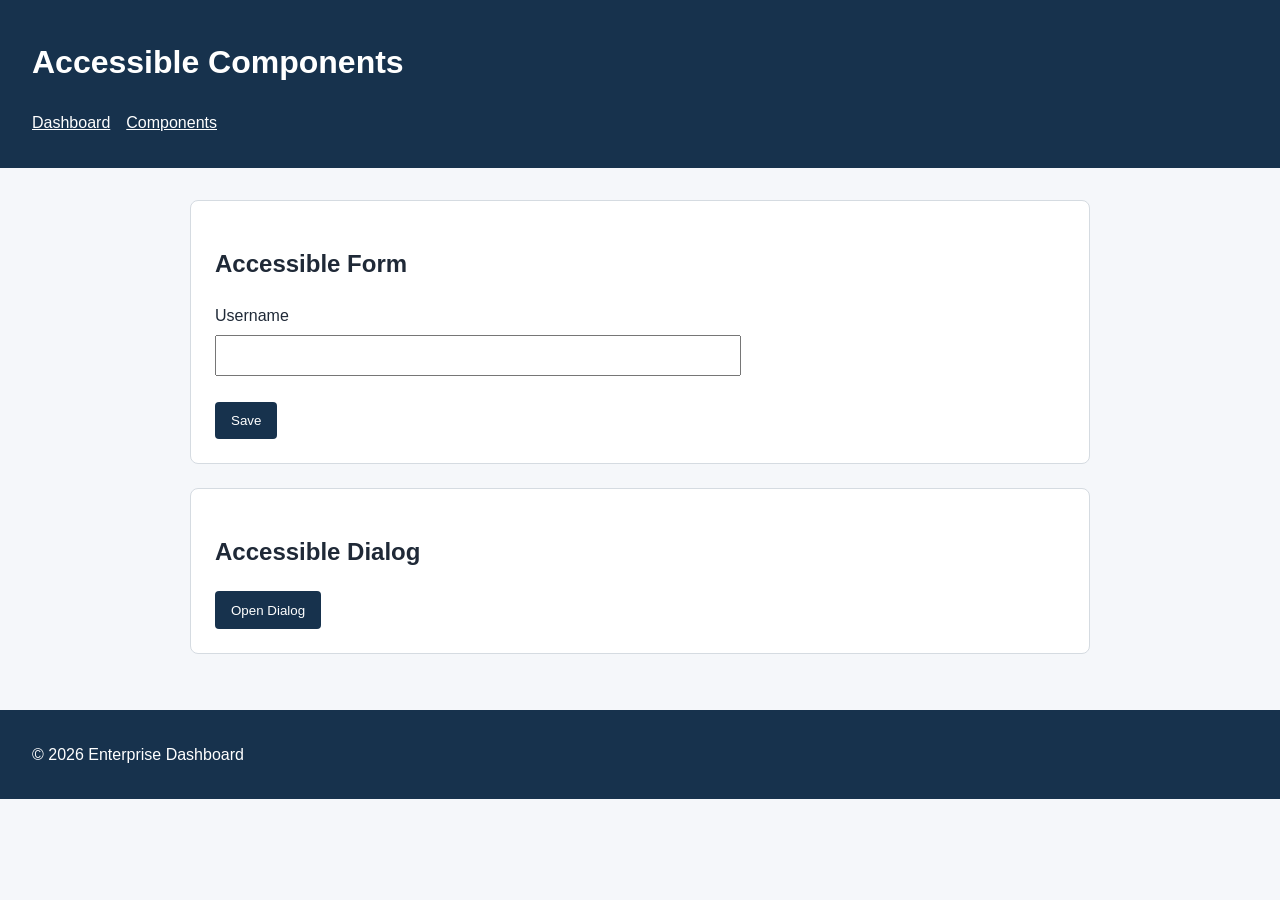
==== components.html @ a5f8593a "Add accessible components for enterprise dashboard This HTML file includes accessible components for" ====
<!DOCTYPE html>
<html lang="en">
<head>
    <meta charset="UTF-8">
    <meta name="viewport" content="width=device-width, initial-scale=1.0">
    <meta
        name="description"
        content="Accessible HTML components for the enterprise dashboard."
    >
    <title>Accessible Components</title>

    <style>
        body {
            margin: 0;
            font-family: Arial, sans-serif;
            line-height: 1.6;
            background: #f5f7fa;
            color: #1f2937;
        }

        header,
        footer {
            background: #17324d;
            color: white;
            padding: 1rem 2rem;
        }

        nav ul {
            display: flex;
            gap: 1rem;
            list-style: none;
            padding: 0;
        }

        nav a {
            color: white;
        }

        main {
            max-width: 900px;
            margin: auto;
            padding: 2rem;
        }

        section {
            background: white;
            padding: 1.5rem;
            margin-bottom: 1.5rem;
            border: 1px solid #d5dbe1;
            border-radius: 8px;
        }

        button {
            background: #17324d;
            color: white;
            border: 0;
            padding: 0.7rem 1rem;
            cursor: pointer;
            border-radius: 4px;
        }

        button:focus,
        a:focus,
        input:focus {
            outline: 3px solid #f4b400;
            outline-offset: 2px;
        }

        input {
            display: block;
            width: 100%;
            max-width: 500px;
            padding: 0.7rem;
            margin-top: 0.4rem;
        }

        dialog {
            padding: 1.5rem;
            border: 0;
            border-radius: 8px;
        }
    </style>
</head>

<body>

<header>
    <h1>Accessible Components</h1>

    <nav aria-label="Main navigation">
        <ul>
            <li><a href="index.html">Dashboard</a></li>
            <li><a href="components.html">Components</a></li>
        </ul>
    </nav>
</header>

<main>

    <section aria-labelledby="form-heading">
        <h2 id="form-heading">Accessible Form</h2>

        <form action="#" method="post">
            <label for="username">Username</label>
            <input
                type="text"
                id="username"
                name="username"
                required
                aria-required="true"
                autocomplete="username"
            >

            <br>

            <button type="submit">Save</button>
        </form>
    </section>

    <section aria-labelledby="dialog-heading">
        <h2 id="dialog-heading">Accessible Dialog</h2>

        <button type="button" id="show-dialog">
            Open Dialog
        </button>

        <dialog id="component-dialog" aria-labelledby="component-dialog-title">
            <h3 id="component-dialog-title">Component Information</h3>

            <p>
                This dialog is included to demonstrate an accessible
                modal component.
            </p>

            <button type="button" id="hide-dialog">
                Close Dialog
            </button>
        </dialog>
    </section>

</main>

<footer>
    <p>&copy; 2026 Enterprise Dashboard</p>
</footer>

<script>
    const componentDialog =
        document.getElementById("component-dialog");

    document.getElementById("show-dialog")
        .addEventListener("click", function () {
            componentDialog.showModal();
        });

    document.getElementById("hide-dialog")
        .addEventListener("click", function () {
            componentDialog.close();
        });
</script>

</body>
</html>
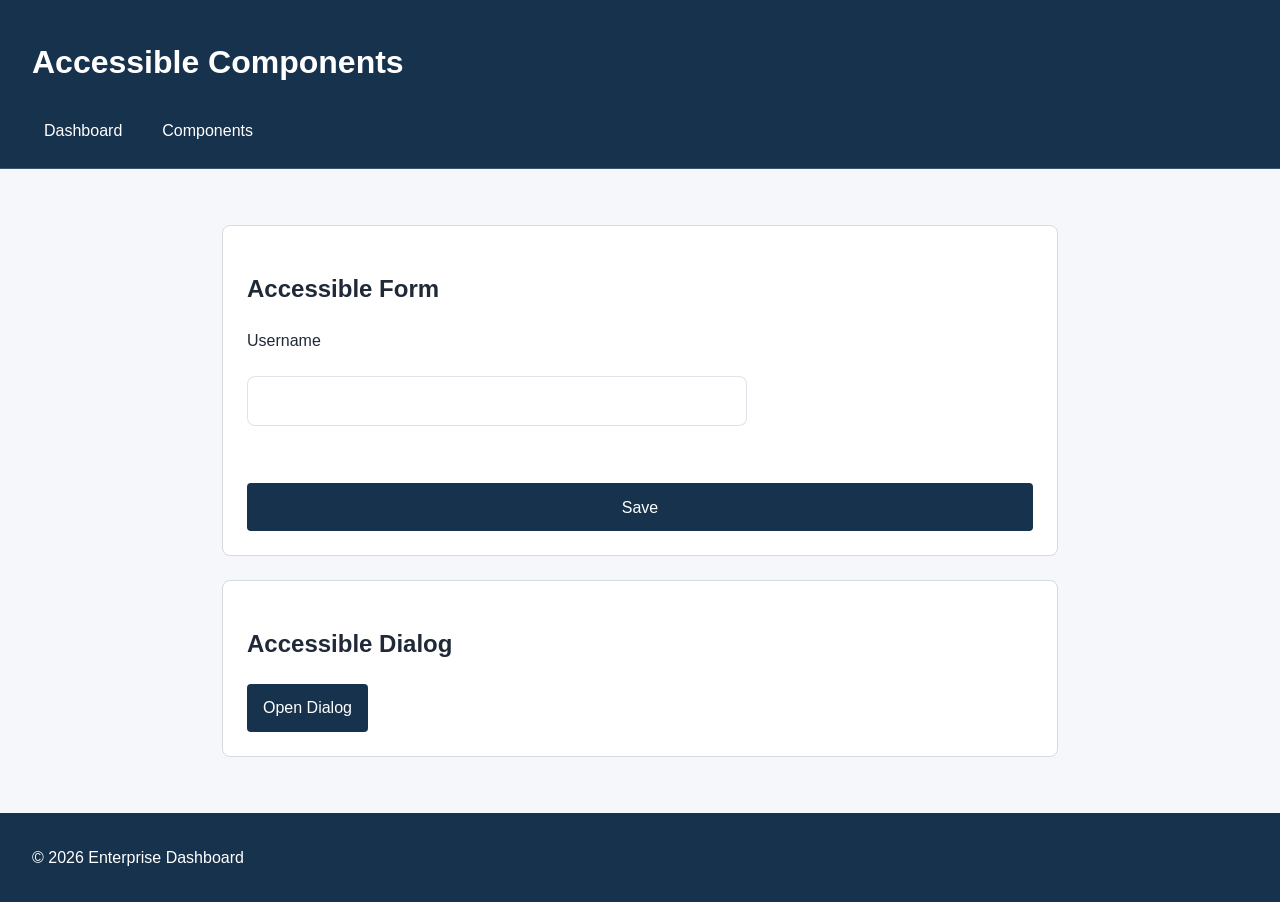
==== commit 6064b321: "Add stylesheet link to components.html" ====
--- a/components.html
+++ b/components.html
@@ -3,6 +3,7 @@
 <head>
     <meta charset="UTF-8">
     <meta name="viewport" content="width=device-width, initial-scale=1.0">
+    <link rel="stylesheet" href="style.css">
     <meta
         name="description"
         content="Accessible HTML components for the enterprise dashboard."
--- a/style.css
+++ b/style.css
@@ -0,0 +1,329 @@
+/* =========================================
+   Task 4 - Responsive Design Tokens
+   Mobile-First CSS Architecture
+   ========================================= */
+
+:root {
+  --font-family: system-ui, -apple-system, BlinkMacSystemFont, "Segoe UI", sans-serif;
+
+  --color-bg: #f5f7fb;
+  --color-surface: rgba(255, 255, 255, 0.82);
+  --color-text: #172033;
+  --color-muted: #64748b;
+  --color-primary: #2563eb;
+  --color-primary-hover: #1d4ed8;
+  --color-border: rgba(148, 163, 184, 0.3);
+
+  --space-1: 0.25rem;
+  --space-2: 0.5rem;
+  --space-3: 0.75rem;
+  --space-4: 1rem;
+  --space-5: 1.5rem;
+  --space-6: 2rem;
+  --space-7: 3rem;
+
+  --radius-sm: 0.5rem;
+  --radius-md: 0.75rem;
+  --radius-lg: 1rem;
+
+  --shadow-sm: 0 2px 8px rgba(15, 23, 42, 0.08);
+  --shadow-md: 0 8px 24px rgba(15, 23, 42, 0.12);
+
+  --transition: 180ms ease;
+}
+
+[data-theme="dark"] {
+  --color-bg: #0f172a;
+  --color-surface: rgba(30, 41, 59, 0.82);
+  --color-text: #f8fafc;
+  --color-muted: #cbd5e1;
+  --color-primary: #60a5fa;
+  --color-primary-hover: #93c5fd;
+  --color-border: rgba(148, 163, 184, 0.25);
+}
+
+* {
+  box-sizing: border-box;
+}
+
+html {
+  color-scheme: light;
+  scroll-behavior: smooth;
+}
+
+html[data-theme="dark"] {
+  color-scheme: dark;
+}
+
+body {
+  margin: 0;
+  min-width: 320px;
+  overflow-x: hidden;
+  font-family: var(--font-family);
+  line-height: 1.6;
+  color: var(--color-text);
+  background: var(--color-bg);
+}
+
+img,
+svg {
+  max-width: 100%;
+  height: auto;
+}
+
+button,
+input,
+select,
+textarea {
+  font: inherit;
+}
+
+button {
+  cursor: pointer;
+}
+
+:focus-visible {
+  outline: 3px solid var(--color-primary);
+  outline-offset: 3px;
+}
+
+/* Main layout - mobile first */
+.dashboard {
+  display: flex;
+  flex-direction: column;
+  min-height: 100vh;
+}
+
+header {
+  padding: var(--space-4);
+  border-bottom: 1px solid var(--color-border);
+  background: var(--color-surface);
+  backdrop-filter: blur(14px);
+  -webkit-backdrop-filter: blur(14px);
+}
+
+nav ul {
+  display: flex;
+  flex-wrap: wrap;
+  gap: var(--space-2);
+  margin: 0;
+  padding: 0;
+  list-style: none;
+}
+
+nav a {
+  display: inline-block;
+  padding: var(--space-2) var(--space-3);
+  color: var(--color-text);
+  text-decoration: none;
+  border-radius: var(--radius-sm);
+  transition:
+    background var(--transition),
+    transform var(--transition);
+}
+
+nav a:hover {
+  background: var(--color-border);
+  transform: translateY(-1px);
+}
+
+main {
+  width: 100%;
+  max-width: 1440px;
+  margin-inline: auto;
+  padding: var(--space-4);
+}
+
+aside {
+  padding: var(--space-4);
+  border: 1px solid var(--color-border);
+  border-radius: var(--radius-md);
+  background: var(--color-surface);
+  box-shadow: var(--shadow-sm);
+}
+
+section {
+  margin-block: var(--space-5);
+}
+
+/* Flexible card/grid system */
+.dashboard-grid,
+.cards,
+.card-grid {
+  display: grid;
+  grid-template-columns: 1fr;
+  gap: var(--space-4);
+}
+
+article {
+  min-width: 0;
+  padding: var(--space-4);
+  border: 1px solid var(--color-border);
+  border-radius: var(--radius-md);
+  background: var(--color-surface);
+  box-shadow: var(--shadow-sm);
+  backdrop-filter: blur(12px);
+  -webkit-backdrop-filter: blur(12px);
+  transition:
+    transform var(--transition),
+    box-shadow var(--transition);
+}
+
+article:hover {
+  transform: translateY(-2px);
+  box-shadow: var(--shadow-md);
+}
+
+/* Flexbox utilities */
+.flex {
+  display: flex;
+  flex-wrap: wrap;
+  gap: var(--space-4);
+  align-items: center;
+}
+
+.flex-between {
+  display: flex;
+  flex-wrap: wrap;
+  justify-content: space-between;
+  gap: var(--space-4);
+  align-items: center;
+}
+
+/* Forms */
+form {
+  display: grid;
+  gap: var(--space-4);
+}
+
+fieldset {
+  min-width: 0;
+  border: 1px solid var(--color-border);
+  border-radius: var(--radius-md);
+  padding: var(--space-4);
+}
+
+input,
+select,
+textarea {
+  width: 100%;
+  max-width: 100%;
+  padding: var(--space-3);
+  color: var(--color-text);
+  background: var(--color-surface);
+  border: 1px solid var(--color-border);
+  border-radius: var(--radius-sm);
+}
+
+button,
+.button {
+  padding: var(--space-3) var(--space-4);
+  color: #fff;
+  background: var(--color-primary);
+  border: 0;
+  border-radius: var(--radius-sm);
+  transition:
+    background var(--transition),
+    transform var(--transition);
+}
+
+button:hover,
+.button:hover {
+  background: var(--color-primary-hover);
+  transform: translateY(-1px);
+}
+
+/* Tables */
+.table-wrapper {
+  width: 100%;
+  overflow-x: auto;
+  -webkit-overflow-scrolling: touch;
+}
+
+table {
+  width: 100%;
+  min-width: 600px;
+  border-collapse: collapse;
+}
+
+th,
+td {
+  padding: var(--space-3);
+  text-align: left;
+  border-bottom: 1px solid var(--color-border);
+}
+
+/* 320px+ */
+@media (min-width: 320px) {
+  main {
+    padding: var(--space-5);
+  }
+}
+
+/* 768px+ */
+@media (min-width: 768px) {
+  .dashboard {
+    display: grid;
+    grid-template-columns: 220px minmax(0, 1fr);
+    grid-template-areas:
+      "header header"
+      "aside main"
+      "footer footer";
+  }
+
+  header {
+    grid-area: header;
+  }
+
+  aside {
+    grid-area: aside;
+  }
+
+  main {
+    grid-area: main;
+    padding: var(--space-6);
+  }
+
+  .dashboard-grid,
+  .cards,
+  .card-grid {
+    grid-template-columns: repeat(2, minmax(0, 1fr));
+  }
+}
+
+/* 1024px+ */
+@media (min-width: 1024px) {
+  .dashboard-grid,
+  .cards,
+  .card-grid {
+    grid-template-columns: repeat(3, minmax(0, 1fr));
+  }
+
+  main {
+    padding: var(--space-7);
+  }
+}
+
+/* 1440px+ */
+@media (min-width: 1440px) {
+  main {
+    padding: var(--space-7);
+  }
+
+  .dashboard-grid,
+  .cards,
+  .card-grid {
+    grid-template-columns: repeat(4, minmax(0, 1fr));
+  }
+}
+
+/* Reduced motion accessibility */
+@media (prefers-reduced-motion: reduce) {
+  *,
+  *::before,
+  *::after {
+    scroll-behavior: auto !important;
+    transition-duration: 0.01ms !important;
+    animation-duration: 0.01ms !important;
+  }
+}
